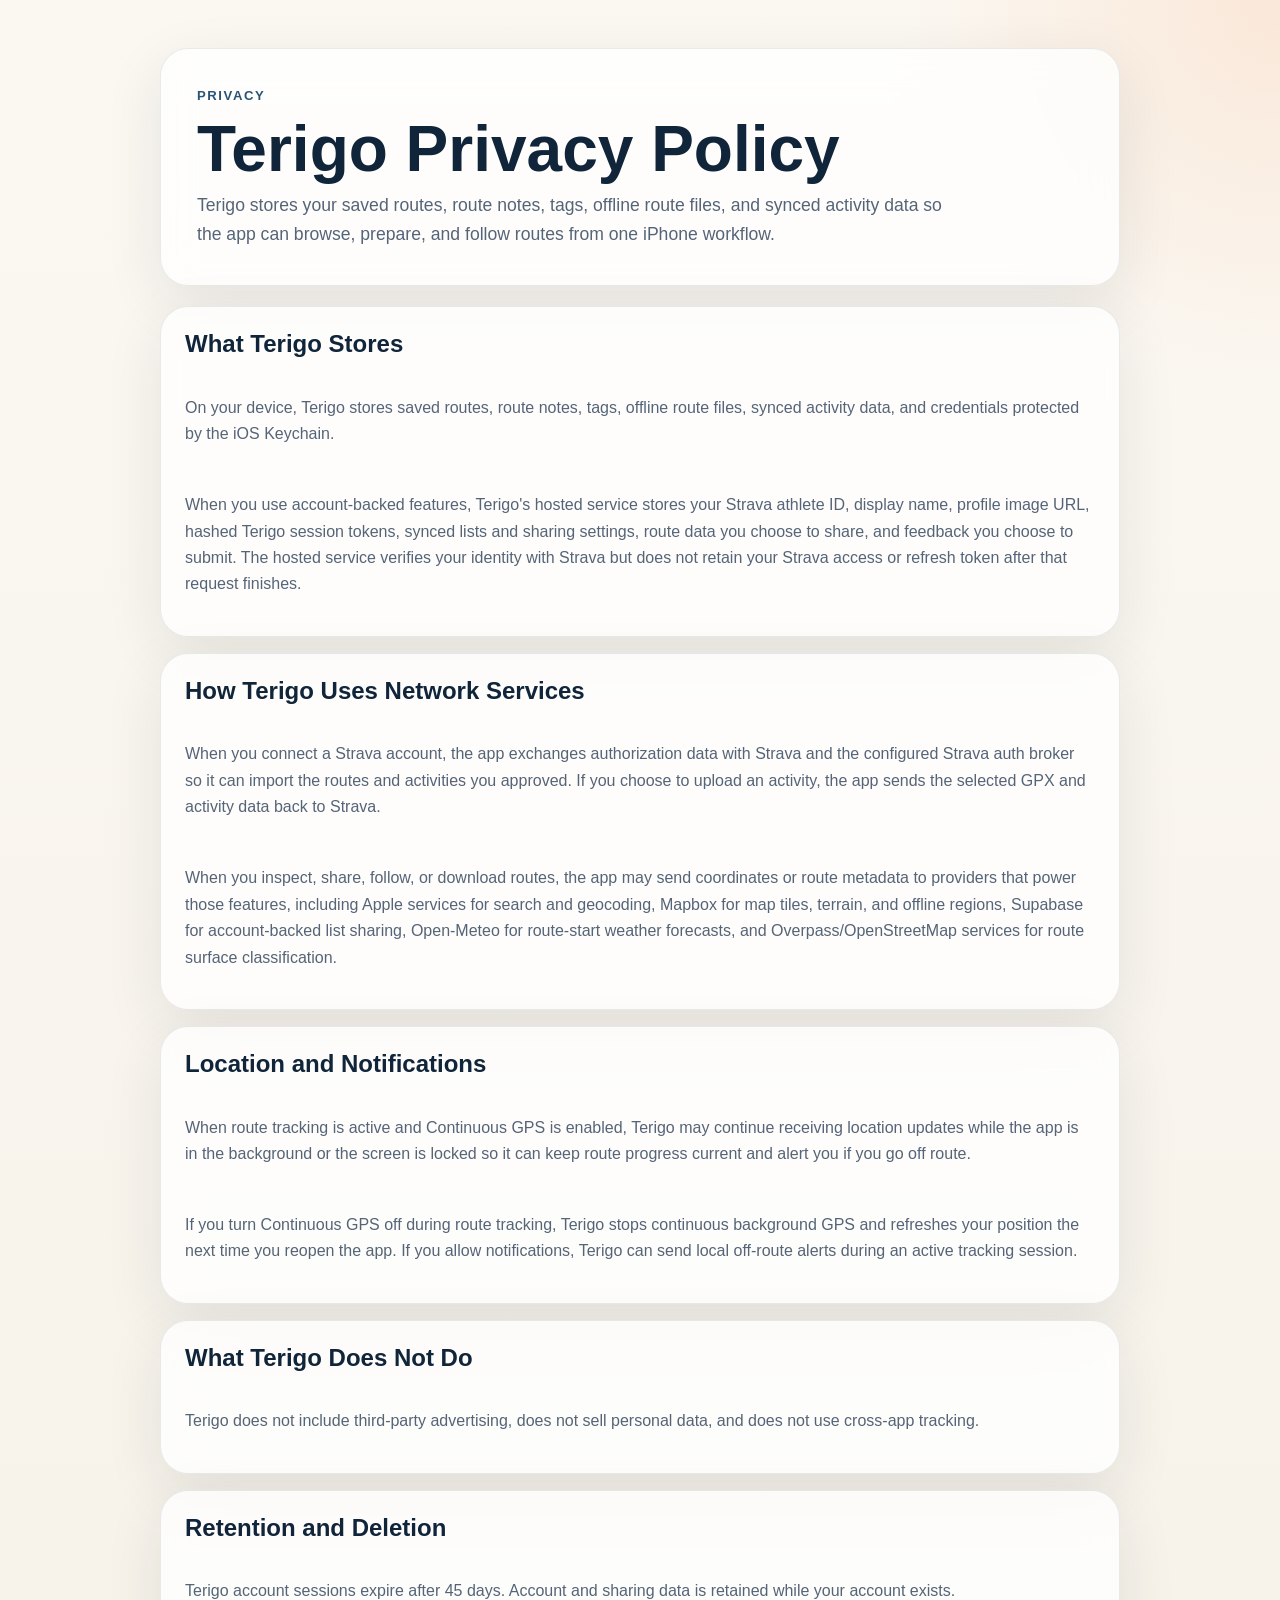
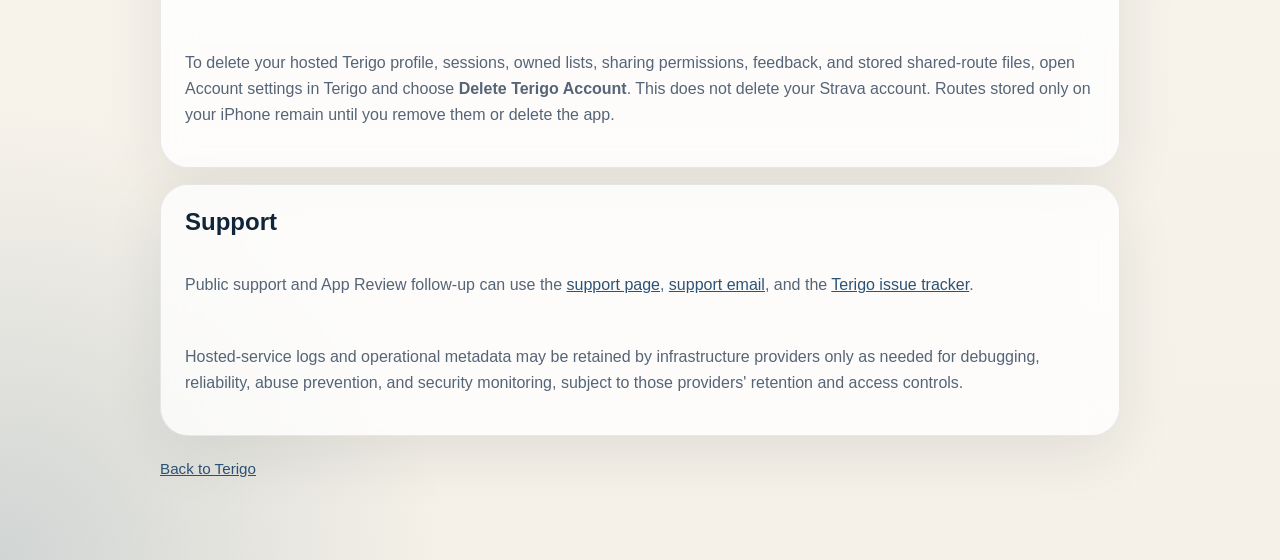
==== AppStore/Site/privacy.html @ fce29c48 "Open source Terigo safely" ====
<!DOCTYPE html>
<html lang="en">
<head>
  <meta charset="utf-8">
  <meta name="viewport" content="width=device-width, initial-scale=1">
  <title>Terigo Privacy Policy</title>
  <link rel="stylesheet" href="styles.css">
</head>
<body>
  <main class="shell">
    <section class="hero">
      <p class="eyebrow">Privacy</p>
      <h1>Terigo Privacy Policy</h1>
      <p class="lede">Terigo stores your saved routes, route notes, tags, offline route files, and synced activity data so the app can browse, prepare, and follow routes from one iPhone workflow.</p>
    </section>

    <section class="grid">
      <article class="panel stack">
        <h2>What Terigo Stores</h2>
        <p>On your device, Terigo stores saved routes, route notes, tags, offline route files, synced activity data, and credentials protected by the iOS Keychain.</p>
        <p>When you use account-backed features, Terigo's hosted service stores your Strava athlete ID, display name, profile image URL, hashed Terigo session tokens, synced lists and sharing settings, route data you choose to share, and feedback you choose to submit. The hosted service verifies your identity with Strava but does not retain your Strava access or refresh token after that request finishes.</p>
      </article>

      <article class="panel stack">
        <h2>How Terigo Uses Network Services</h2>
        <p>When you connect a Strava account, the app exchanges authorization data with Strava and the configured Strava auth broker so it can import the routes and activities you approved. If you choose to upload an activity, the app sends the selected GPX and activity data back to Strava.</p>
        <p>When you inspect, share, follow, or download routes, the app may send coordinates or route metadata to providers that power those features, including Apple services for search and geocoding, Mapbox for map tiles, terrain, and offline regions, Supabase for account-backed list sharing, Open-Meteo for route-start weather forecasts, and Overpass/OpenStreetMap services for route surface classification.</p>
      </article>

      <article class="panel stack">
        <h2>Location and Notifications</h2>
        <p>When route tracking is active and Continuous GPS is enabled, Terigo may continue receiving location updates while the app is in the background or the screen is locked so it can keep route progress current and alert you if you go off route.</p>
        <p>If you turn Continuous GPS off during route tracking, Terigo stops continuous background GPS and refreshes your position the next time you reopen the app. If you allow notifications, Terigo can send local off-route alerts during an active tracking session.</p>
      </article>

      <article class="panel stack">
        <h2>What Terigo Does Not Do</h2>
        <p>Terigo does not include third-party advertising, does not sell personal data, and does not use cross-app tracking.</p>
      </article>

      <article class="panel stack">
        <h2>Retention and Deletion</h2>
        <p>Terigo account sessions expire after 45 days. Account and sharing data is retained while your account exists.</p>
        <p>To delete your hosted Terigo profile, sessions, owned lists, sharing permissions, feedback, and stored shared-route files, open Account settings in Terigo and choose <strong>Delete Terigo Account</strong>. This does not delete your Strava account. Routes stored only on your iPhone remain until you remove them or delete the app.</p>
      </article>

      <article class="panel stack">
        <h2>Support</h2>
        <p>Public support and App Review follow-up can use the <a href="support.html">support page</a>, <a href="mailto:yaportmax@gmail.com">support email</a>, and the <a href="https://github.com/yaportmax/Terigo/issues">Terigo issue tracker</a>.</p>
        <p>Hosted-service logs and operational metadata may be retained by infrastructure providers only as needed for debugging, reliability, abuse prevention, and security monitoring, subject to those providers' retention and access controls.</p>
      </article>
    </section>

    <p class="footer"><a href="index.html">Back to Terigo</a></p>
  </main>
</body>
</html>
---- AppStore/Site/styles.css ----
:root {
  color-scheme: light;
  --bg: #f5f1e8;
  --panel: rgba(255, 255, 255, 0.78);
  --panel-border: rgba(20, 36, 58, 0.09);
  --text: #10243a;
  --muted: #556477;
  --accent: #f29254;
  --accent-deep: #2b5376;
}

* {
  box-sizing: border-box;
}

body {
  margin: 0;
  min-height: 100vh;
  font-family: "Avenir Next", "Helvetica Neue", Helvetica, Arial, sans-serif;
  color: var(--text);
  background:
    radial-gradient(circle at top right, rgba(242, 146, 84, 0.16), transparent 24rem),
    radial-gradient(circle at bottom left, rgba(43, 83, 118, 0.18), transparent 28rem),
    linear-gradient(180deg, #fbf8f2 0%, var(--bg) 100%);
}

.shell {
  width: min(960px, calc(100vw - 2rem));
  margin: 0 auto;
  padding: 3rem 0 4rem;
}

.hero,
.panel {
  backdrop-filter: blur(16px);
  background: var(--panel);
  border: 1px solid var(--panel-border);
  border-radius: 28px;
  box-shadow: 0 18px 60px rgba(19, 32, 48, 0.09);
}

.hero {
  padding: 2.25rem;
  margin-bottom: 1.25rem;
}

.eyebrow {
  margin: 0 0 0.75rem;
  font-size: 0.82rem;
  font-weight: 800;
  letter-spacing: 0.12em;
  text-transform: uppercase;
  color: var(--accent-deep);
}

h1 {
  margin: 0 0 0.75rem;
  font-size: clamp(2.3rem, 5vw, 4.2rem);
  line-height: 0.95;
}

.lede {
  margin: 0;
  font-size: 1.1rem;
  line-height: 1.65;
  color: var(--muted);
  max-width: 48rem;
}

.grid {
  display: grid;
  gap: 1rem;
}

.stack {
  display: grid;
  gap: 0.8rem;
}

.two-up {
  grid-template-columns: repeat(auto-fit, minmax(280px, 1fr));
}

.panel {
  padding: 1.4rem 1.5rem;
}

h2,
h3 {
  margin: 0 0 0.5rem;
}

p,
li {
  color: var(--muted);
  line-height: 1.65;
}

ul,
ol {
  margin: 0;
  padding-left: 1.2rem;
}

a {
  color: var(--accent-deep);
}

.pill-row {
  display: flex;
  flex-wrap: wrap;
  gap: 0.65rem;
}

.pill {
  padding: 0.55rem 0.9rem;
  border-radius: 999px;
  background: rgba(16, 36, 58, 0.06);
  color: var(--text);
  font-size: 0.95rem;
  font-weight: 700;
}

.footer {
  margin-top: 1.25rem;
  font-size: 0.95rem;
  color: var(--muted);
}
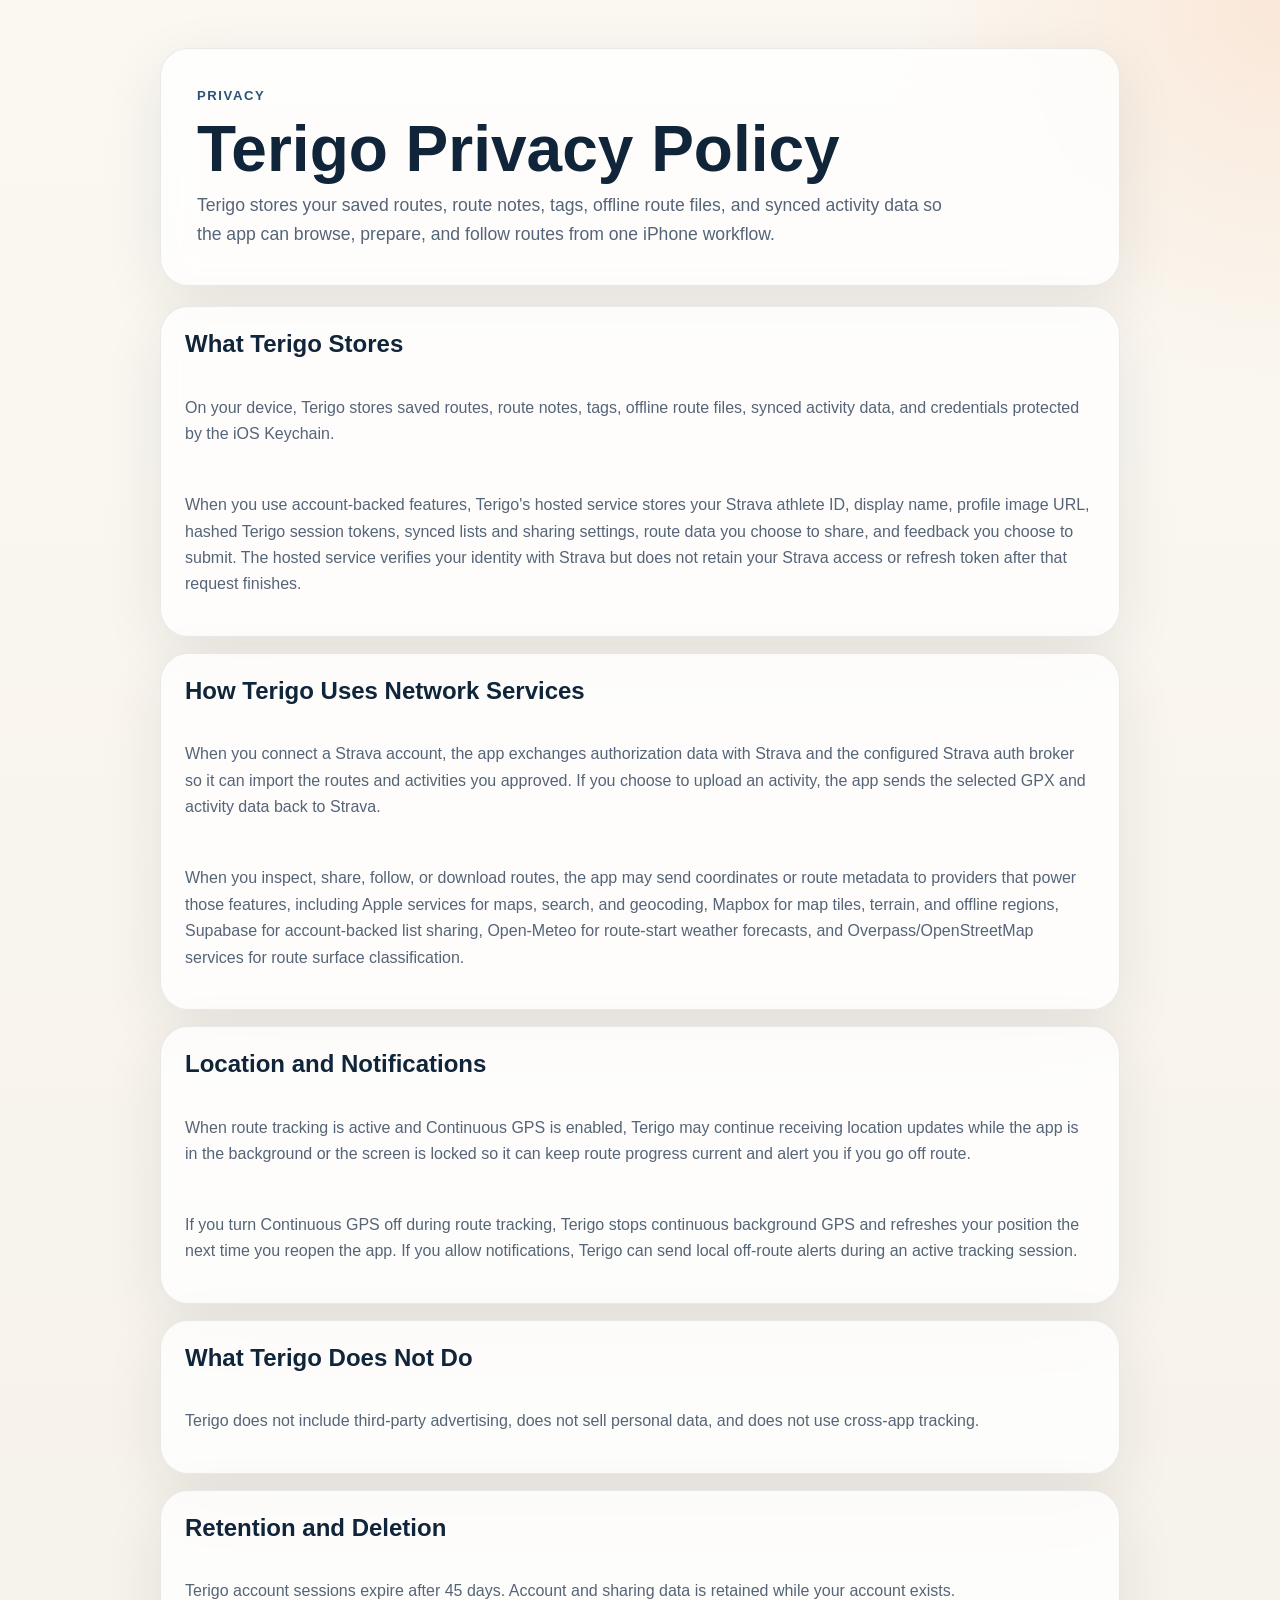
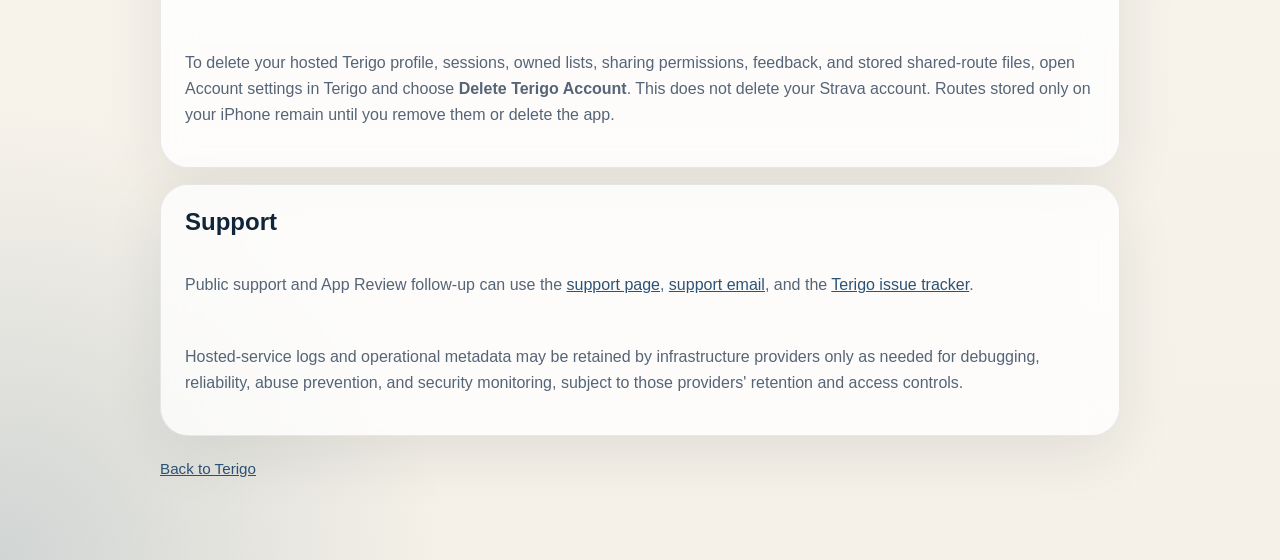
==== commit 2a0c0376: "Complete native map interactions and add library recovery with regression coverage" ====
--- a/AppStore/Site/privacy.html
+++ b/AppStore/Site/privacy.html
@@ -24,7 +24,7 @@
       <article class="panel stack">
         <h2>How Terigo Uses Network Services</h2>
         <p>When you connect a Strava account, the app exchanges authorization data with Strava and the configured Strava auth broker so it can import the routes and activities you approved. If you choose to upload an activity, the app sends the selected GPX and activity data back to Strava.</p>
-        <p>When you inspect, share, follow, or download routes, the app may send coordinates or route metadata to providers that power those features, including Apple services for search and geocoding, Mapbox for map tiles, terrain, and offline regions, Supabase for account-backed list sharing, Open-Meteo for route-start weather forecasts, and Overpass/OpenStreetMap services for route surface classification.</p>
+        <p>When you inspect, share, follow, or download routes, the app may send coordinates or route metadata to providers that power those features, including Apple services for maps, search, and geocoding, Mapbox for map tiles, terrain, and offline regions, Supabase for account-backed list sharing, Open-Meteo for route-start weather forecasts, and Overpass/OpenStreetMap services for route surface classification.</p>
       </article>
 
       <article class="panel stack">
